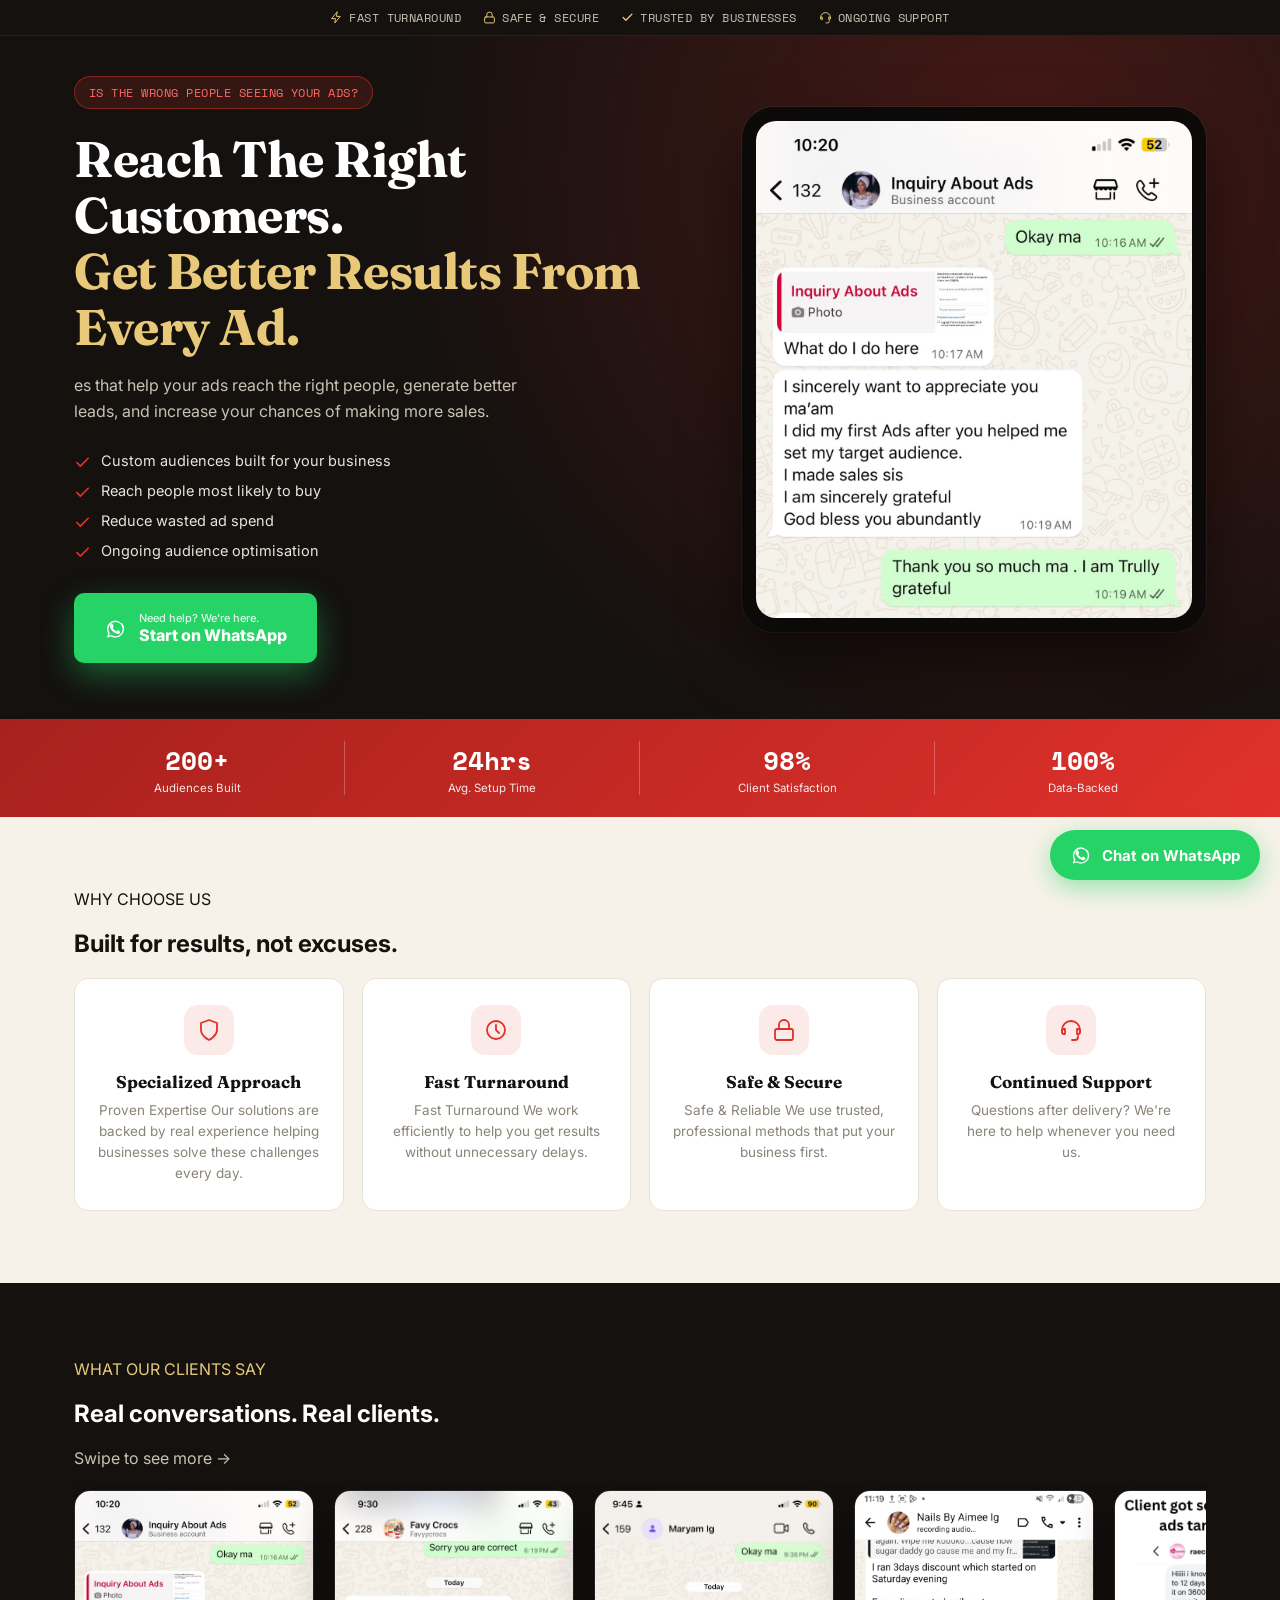
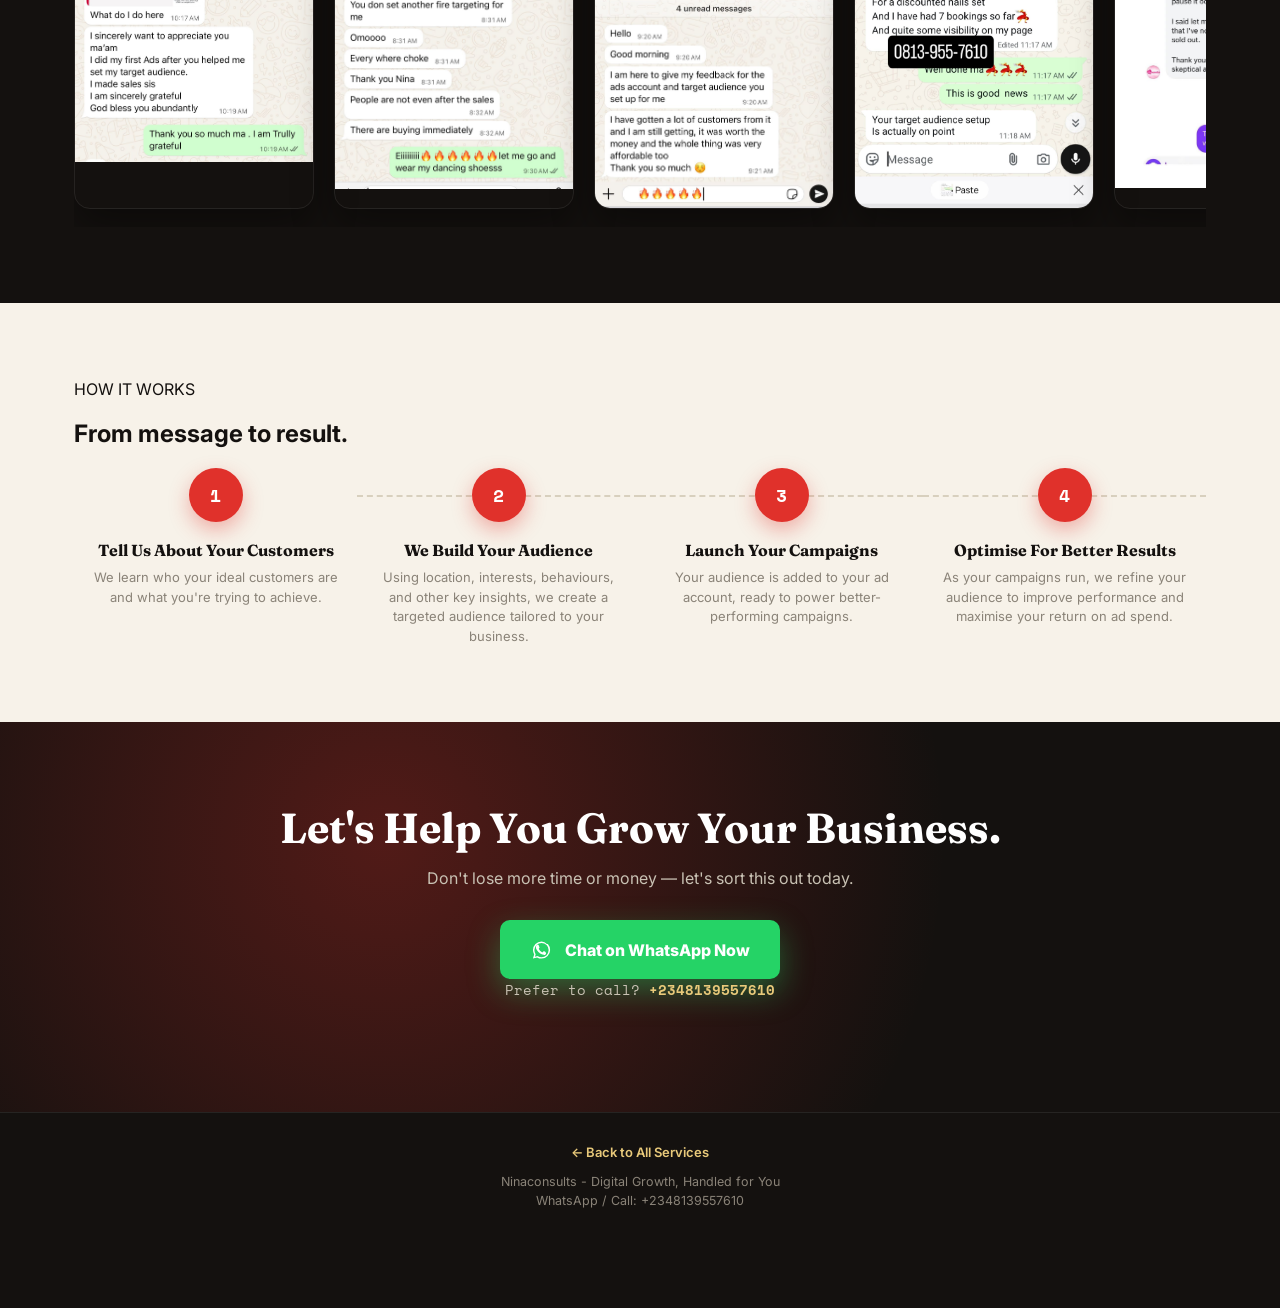
==== services/audience-targeting.html @ 224a7c54 "first commit" ====
<!DOCTYPE html>
<html lang="en">
<head>
<meta charset="UTF-8">
<meta name="viewport" content="width=device-width, initial-scale=1.0">
<title>Service — GrowthDesk</title>
<link rel="preconnect" href="https://fonts.googleapis.com">
<link href="https://fonts.googleapis.com/css2?family=Fraunces:opsz,wght@9..144,500;9..144,600;9..144,700&family=Inter:wght@400;500;600;700&family=Space+Mono:wght@400;700&display=swap" rel="stylesheet">
<link rel="stylesheet" href="../css/tokens.css">
<link rel="stylesheet" href="../css/service.css">
</head>
<body class="service-page">

<div class="svc-topbar">
  <div class="container svc-topbar__inner" id="svcTopbar"></div>
</div>

<!-- HERO -->
<section class="svc-hero">
  <div class="container svc-hero__grid">
    <div>
      <span class="svc-hero__badge" id="heroEyebrow"></span>
      <h1 id="heroHeadline"></h1>
      <p class="svc-hero__sub" id="heroSub"></p>
      <ul class="svc-hero__bullets" id="heroBullets"></ul>
      <a class="btn-wa-loud" id="heroWaBtn" target="_blank" rel="noopener"></a>
    </div>
    <div class="svc-hero__visual">
      <div class="svc-hero__ring"></div>
      <div class="svc-hero__phone">
        <img id="heroVisualImg" src="" alt="">
      </div>
    </div>
  </div>
</section>

<!-- STATS -->
<div class="svc-stats">
  <div class="container svc-stats__grid" id="statsGrid"></div>
</div>

<!-- TRANSFORMATION (shown only if a before/after image exists for this service) -->
<section class="transform-section" id="transformSection">
  <div class="container">
    <div class="section-head">
      <span class="section-head__eyebrow">SEE IT IN ACTION</span>
      <h2>Real results, not promises.</h2>
    </div>
    <div class="transform-grid" id="transformGrid"></div>
    <p class="transform-caption">Actual client results — shared with permission</p>
  </div>
</section>

<!-- WHY CHOOSE US -->
<section class="why-section">
  <div class="container">
    <div class="section-head">
      <span class="section-head__eyebrow">WHY CHOOSE US</span>
      <h2>Built for results, not excuses.</h2>
    </div>
    <div class="why-grid" id="whyGrid"></div>
  </div>
</section>

<!-- REVIEWS -->
<section class="reviews-section" id="reviewsSection">
  <div class="container">
    <div class="section-head">
      <span class="section-head__eyebrow">WHAT OUR CLIENTS SAY</span>
      <h2>Real conversations. Real clients.</h2>
      <p>Swipe to see more →</p>
    </div>
    <div class="reviews-strip" id="reviewsStrip"></div>
  </div>
</section>

<!-- HOW IT WORKS -->
<section class="how-section">
  <div class="container">
    <div class="section-head">
      <span class="section-head__eyebrow">HOW IT WORKS</span>
      <h2>From message to result.</h2>
    </div>
    <div class="how-grid" id="howGrid"></div>
  </div>
</section>

<!-- FINAL CTA -->
<section class="svc-final-cta">
  <div class="container">
    <h2 id="finalCtaHeadline"></h2>
    <p>Don't lose more time or money — let's sort this out today.</p>
    <a class="btn-wa-loud" id="finalCtaBtn" target="_blank" rel="noopener"></a>
    <p class="svc-final-cta__phone" id="finalCtaPhone"></p>
  </div>
</section>

<footer class="svc-footer">
  <div class="container">
    <a class="back-home" href="../index.html">← Back to All Services</a>
    <p id="footerBrand"></p>
    <p id="footerPhone2"></p>
  </div>
</footer>

<div id="stickyBarSlot"></div>
<div id="fabSlot"></div>

<script src="../js/data.js"></script>
<script src="../js/helpers.js"></script>
<script>window.SERVICE_SLUG = "audience-targeting";</script>
<script src="../js/service.js"></script>
</body>
</html>
---- css/tokens.css ----
/* ============================================================
   DESIGN TOKENS
   ============================================================ */
:root {
  /* Brand */
  --ink: #14110F;
  --cream: #F7F2E9;
  --cream-soft: #EFE8D8;
  --gold: #C9952C;
  --gold-soft: #E8C97A;
  --ash: #8A8378;
  --ash-light: #C9C2B4;

  /* Service-page energy colors */
  --alert: #E0312B;
  --alert-dark: #A8211D;
  --alert-glow: rgba(224, 49, 43, 0.35);
  --gold-deep: #8a6716;

  /* Utility */
  --signal: #25D366;
  --signal-dark: #1DA851;
  --white: #FFFFFF;

  /* Type */
  --font-display: 'Fraunces', Georgia, serif;
  --font-body: 'Inter', -apple-system, BlinkMacSystemFont, sans-serif;
  --font-mono: 'Space Mono', 'Courier New', monospace;

  /* Layout */
  --max-w: 1180px;
  --radius: 14px;
}

* { box-sizing: border-box; }
html { scroll-behavior: smooth; }

body {
  margin: 0;
  font-family: var(--font-body);
  -webkit-font-smoothing: antialiased;
  background: var(--cream);
  color: var(--ink);
}

img { max-width: 100%; display: block; }
a { text-decoration: none; color: inherit; }

.container {
  max-width: var(--max-w);
  margin: 0 auto;
  padding: 0 24px;
}

.visually-hidden {
  position: absolute;
  left: -9999px;
}

/* Focus visibility — accessibility floor */
a:focus-visible,
button:focus-visible {
  outline: 3px solid var(--gold);
  outline-offset: 2px;
}

@media (prefers-reduced-motion: reduce) {
  * {
    animation-duration: 0.01ms !important;
    animation-iteration-count: 1 !important;
    transition-duration: 0.01ms !important;
    scroll-behavior: auto !important;
  }
}

/* ============================================================
   WHATSAPP FLOATING / STICKY BUTTON (shared)
   ============================================================ */
.wa-fab {
  position: fixed;
  bottom: 20px;
  right: 20px;
  z-index: 60;
  display: flex;
  align-items: center;
  gap: 10px;
  background: var(--signal);
  color: var(--white);
  padding: 14px 20px;
  border-radius: 999px;
  font-weight: 700;
  font-size: 15px;
  box-shadow: 0 8px 24px rgba(37, 211, 102, 0.45);
  transition: transform 0.18s ease, box-shadow 0.18s ease;
}
.wa-fab:hover {
  transform: translateY(-2px);
  box-shadow: 0 12px 28px rgba(37, 211, 102, 0.55);
}
.wa-fab svg { width: 22px; height: 22px; flex-shrink: 0; }

@media (max-width: 640px) {
  .wa-fab span { display: none; }
  .wa-fab {
    padding: 14px;
    bottom: 16px;
    right: 16px;
  }
}
---- css/service.css ----
/* ============================================================
   SERVICE LANDING PAGE — loud, urgent, red/black/gold
   ============================================================ */

body.service-page {
  background: var(--ink);
}

/* --- Top utility bar --- */
.svc-topbar {
  background: var(--ink);
  color: var(--ash-light);
  font-family: var(--font-mono);
  font-size: 11.5px;
  letter-spacing: 0.04em;
  padding: 9px 0;
  border-bottom: 1px solid rgba(255, 255, 255, 0.08);
}
.svc-topbar__inner {
  display: flex;
  justify-content: center;
  gap: 22px;
  flex-wrap: wrap;
}
.svc-topbar__item {
  display: flex;
  align-items: center;
  gap: 6px;
}
.svc-topbar__item svg {
  width: 13px;
  height: 13px;
  color: var(--gold-soft);
}
@media (max-width: 640px) {
  .svc-topbar__inner {
    gap: 12px 16px;
  }
  .svc-topbar__item:nth-child(3),
  .svc-topbar__item:nth-child(4) {
    display: none;
  }
}

/* --- Hero --- */
.svc-hero {
  background:
    radial-gradient(
      circle at 80% 20%,
      rgba(224, 49, 43, 0.25),
      transparent 55%
    ),
    var(--ink);
  color: var(--white);
  padding: 40px 0 56px;
  position: relative;
  overflow: hidden;
}
.svc-hero__grid {
  display: grid;
  grid-template-columns: 1.15fr 0.85fr;
  gap: 40px;
  align-items: center;
}
@media (max-width: 880px) {
  .svc-hero__grid {
    grid-template-columns: 1fr;
  }
  .svc-hero__visual {
    order: -1;
    max-width: 280px;
    margin: 0 auto;
  }
}

.svc-hero__badge {
  display: inline-flex;
  align-items: center;
  gap: 8px;
  background: rgba(224, 49, 43, 0.16);
  border: 1px solid rgba(224, 49, 43, 0.5);
  color: #ff6b66;
  font-family: var(--font-mono);
  font-size: 12px;
  letter-spacing: 0.04em;
  text-transform: uppercase;
  padding: 7px 14px;
  border-radius: 999px;
  margin-bottom: 22px;
}
.svc-hero h1 {
  font-family: var(--font-display);
  font-size: clamp(30px, 5.2vw, 50px);
  font-weight: 700;
  line-height: 1.12;
  margin: 0 0 18px;
  letter-spacing: -0.01em;
}
.svc-hero h1 .accent {
  color: var(--gold-soft);
  display: block;
}
.svc-hero__sub {
  font-size: 16px;
  line-height: 1.6;
  color: var(--ash-light);
  max-width: 480px;
  margin: 0 0 28px;
}
.svc-hero__bullets {
  list-style: none;
  padding: 0;
  margin: 0 0 32px;
  display: flex;
  flex-direction: column;
  gap: 11px;
}
.svc-hero__bullets li {
  display: flex;
  align-items: flex-start;
  gap: 10px;
  font-size: 14.5px;
  color: #e8e4dc;
}
.svc-hero__bullets svg {
  width: 17px;
  height: 17px;
  color: var(--alert);
  flex-shrink: 0;
  margin-top: 2px;
}

.btn-wa-loud {
  display: inline-flex;
  align-items: center;
  gap: 12px;
  background: var(--signal);
  color: var(--white);
  padding: 18px 30px;
  border-radius: 10px;
  font-weight: 800;
  font-size: 16px;
  box-shadow: 0 12px 32px rgba(37, 211, 102, 0.4);
  animation: pulse-glow 2.4s ease-in-out infinite;
}
.btn-wa-loud svg {
  width: 23px;
  height: 23px;
}
.btn-wa-loud .sub {
  display: block;
  font-size: 11px;
  font-weight: 500;
  opacity: 0.85;
  font-family: var(--font-body);
}
@keyframes pulse-glow {
  0%,
  100% {
    box-shadow: 0 12px 32px rgba(37, 211, 102, 0.4);
  }
  50% {
    box-shadow: 0 12px 40px rgba(37, 211, 102, 0.65);
  }
}
@media (prefers-reduced-motion: reduce) {
  .btn-wa-loud {
    animation: none;
  }
}

.svc-hero__visual {
  position: relative;
}
.svc-hero__phone {
  background: #0c0a08;
  border-radius: 32px;
  padding: 14px;
  box-shadow:
    0 30px 60px rgba(0, 0, 0, 0.5),
    0 0 0 1px rgba(255, 255, 255, 0.06);
  position: relative;
}
.svc-hero__phone img {
  border-radius: 20px;
  width: 100%;
}
.svc-hero__ring {
  position: absolute;
  width: 220px;
  height: 220px;
  border: 1px solid rgba(232, 201, 122, 0.3);
  border-radius: 50%;
  top: -30px;
  right: -40px;
  z-index: -1;
}

/* --- Red stats bar --- */
.svc-stats {
  background: linear-gradient(135deg, var(--alert-dark), var(--alert));
}
.svc-stats__grid {
  display: grid;
  grid-template-columns: repeat(4, 1fr);
  padding: 22px 0;
}
.svc-stats__item {
  text-align: center;
  color: var(--white);
  border-right: 1px solid rgba(255, 255, 255, 0.25);
}
.svc-stats__item:last-child {
  border-right: none;
}
.svc-stats__value {
  font-family: var(--font-mono);
  font-weight: 700;
  font-size: clamp(18px, 2.6vw, 26px);
}
.svc-stats__label {
  font-size: 11.5px;
  opacity: 0.9;
  margin-top: 2px;
}
@media (max-width: 700px) {
  .svc-stats__grid {
    grid-template-columns: repeat(2, 1fr);
    row-gap: 16px;
  }
  .svc-stats__item:nth-child(2) {
    border-right: none;
  }
}

/* --- Transformation / before-after section (signature element) --- */
.transform-section {
  background: var(--white);
  padding: 72px 0;
}
.transform-section .section-head h2 {
  color: var(--ink);
}
.transform-card {
  border-radius: var(--radius);
  overflow: hidden;
  box-shadow: 0 20px 50px rgba(0, 0, 0, 0.12);
  border: 1px solid #e7e2d8;
  background: var(--white);
}
.transform-card img {
  width: 100%;
  display: block;
  max-height: 480px;
  object-fit: contain;
  background: var(--cream-soft);
}

.transform-grid {
  display: grid;
  grid-template-columns: repeat(3, 1fr);
  gap: 18px;
  max-width: 980px;
  margin: 0 auto;
}
.transform-grid--single {
  grid-template-columns: minmax(0, 560px);
  justify-content: center;
}
.transform-grid--single .transform-card img {
  max-height: 600px;
}
@media (max-width: 880px) {
  .transform-grid {
    grid-template-columns: repeat(2, 1fr);
  }
}
@media (max-width: 560px) {
  .transform-grid {
    grid-template-columns: 1fr;
  }
  .transform-card img {
    max-height: 420px;
  }
}

.transform-caption {
  text-align: center;
  font-family: var(--font-mono);
  font-size: 12.5px;
  color: var(--ash);
  margin-top: 16px;
  letter-spacing: 0.03em;
}

/* --- Why choose us --- */
.why-section {
  background: var(--cream);
  padding: 72px 0;
}
.why-section .section-head h2 {
  color: var(--ink);
}
.why-grid {
  display: grid;
  grid-template-columns: repeat(4, 1fr);
  gap: 18px;
}
@media (max-width: 880px) {
  .why-grid {
    grid-template-columns: repeat(2, 1fr);
  }
}
@media (max-width: 520px) {
  .why-grid {
    grid-template-columns: 1fr;
  }
}
.why-card {
  background: var(--white);
  border: 1px solid #e7e2d8;
  border-radius: var(--radius);
  padding: 26px 22px;
  text-align: center;
}
.why-card__icon {
  width: 50px;
  height: 50px;
  border-radius: 14px;
  background: rgba(224, 49, 43, 0.1);
  color: var(--alert);
  display: flex;
  align-items: center;
  justify-content: center;
  margin: 0 auto 16px;
}
.why-card__icon svg {
  width: 24px;
  height: 24px;
}
.why-card h3 {
  font-family: var(--font-display);
  font-size: 17px;
  margin: 0 0 8px;
}
.why-card p {
  font-size: 13.5px;
  color: var(--ash);
  line-height: 1.55;
  margin: 0;
}

/* --- Reviews --- */
.reviews-section {
  background: var(--ink);
  padding: 76px 0;
}
.reviews-section .section-head h2 {
  color: var(--white);
}
.reviews-section .section-head__eyebrow {
  color: var(--gold-soft);
}
.reviews-section .section-head p {
  color: var(--ash-light);
}

.reviews-strip {
  display: flex;
  gap: 20px;
  overflow-x: auto;
  padding: 6px 6px 18px;
  scroll-snap-type: x mandatory;
  -webkit-overflow-scrolling: touch;
}
.reviews-strip::-webkit-scrollbar {
  height: 6px;
}
.reviews-strip::-webkit-scrollbar-thumb {
  background: var(--ash);
  border-radius: 6px;
}

.review-shot {
  scroll-snap-align: start;
  flex-shrink: 0;
  width: 240px;
  border-radius: 16px;
  overflow: hidden;
  box-shadow: 0 18px 40px rgba(0, 0, 0, 0.4);
  border: 1px solid rgba(255, 255, 255, 0.08);
}
.review-shot img {
  width: 100%;
  display: block;
}

/* --- How it works --- */
.how-section {
  background: var(--cream);
  padding: 76px 0;
}
.how-section .section-head h2 {
  color: var(--ink);
}
.how-grid {
  display: grid;
  grid-template-columns: repeat(4, 1fr);
  gap: 0;
  position: relative;
}
@media (max-width: 880px) {
  .how-grid {
    grid-template-columns: 1fr;
    gap: 28px;
  }
}
.how-step {
  text-align: center;
  padding: 0 16px;
  position: relative;
}
.how-step__num {
  width: 54px;
  height: 54px;
  border-radius: 50%;
  background: var(--alert);
  color: var(--white);
  display: flex;
  align-items: center;
  justify-content: center;
  font-family: var(--font-mono);
  font-weight: 700;
  font-size: 18px;
  margin: 0 auto 18px;
  box-shadow: 0 8px 20px var(--alert-glow);
}
.how-step h3 {
  font-family: var(--font-display);
  font-size: 16px;
  margin: 0 0 8px;
}
.how-step p {
  font-size: 13px;
  color: var(--ash);
  line-height: 1.5;
  margin: 0;
}
.how-step:not(:last-child)::after {
  content: "";
  position: absolute;
  top: 27px;
  left: 100%;
  width: 100%;
  border-top: 2px dashed #d8d0be;
  z-index: 0;
}
@media (max-width: 880px) {
  .how-step:not(:last-child)::after {
    display: none;
  }
}

/* --- Final urgent CTA --- */
.svc-final-cta {
  background:
    radial-gradient(circle at 30% 30%, rgba(224, 49, 43, 0.3), transparent 60%),
    var(--ink);
  color: var(--white);
  padding: 80px 0;
  text-align: center;
}
.svc-final-cta h2 {
  font-family: var(--font-display);
  font-size: clamp(26px, 5vw, 42px);
  font-weight: 700;
  margin: 0 0 14px;
}
.svc-final-cta h2 .accent {
  color: var(--gold-soft);
}
.svc-final-cta p {
  color: var(--ash-light);
  margin: 0 0 32px;
}
.svc-final-cta__phone {
  margin-top: 28px;
  font-family: var(--font-mono);
  font-size: 14px;
  color: var(--ash-light);
}
.svc-final-cta__phone a {
  color: var(--gold-soft);
  font-weight: 700;
}

/* --- Service footer --- */
.svc-footer {
  background: var(--ink);
  border-top: 1px solid rgba(255, 255, 255, 0.08);
  padding: 28px 0 100px;
  text-align: center;
}
.svc-footer p {
  font-size: 12.5px;
  color: var(--ash);
  margin: 4px 0 0;
}
.svc-footer a.back-home {
  display: inline-flex;
  align-items: center;
  gap: 6px;
  color: var(--gold-soft);
  font-size: 13px;
  font-weight: 600;
  margin-bottom: 10px;
}

/* --- Sticky mobile WhatsApp bar (service pages only) --- */
.svc-sticky-bar {
  display: none;
}
@media (max-width: 760px) {
  .svc-sticky-bar {
    display: flex;
    position: fixed;
    bottom: 0;
    left: 0;
    right: 0;
    z-index: 70;
    background: var(--signal);
    padding: 14px 20px;
    align-items: center;
    justify-content: center;
    gap: 10px;
    font-weight: 800;
    font-size: 15px;
    color: var(--white);
    box-shadow: 0 -8px 24px rgba(0, 0, 0, 0.25);
  }
  .svc-sticky-bar svg {
    width: 21px;
    height: 21px;
  }
  /* Hide the floating round FAB on mobile service pages since the bar replaces it */
  .wa-fab {
    display: none;
  }
  .svc-footer {
    padding-bottom: 90px;
  }
}
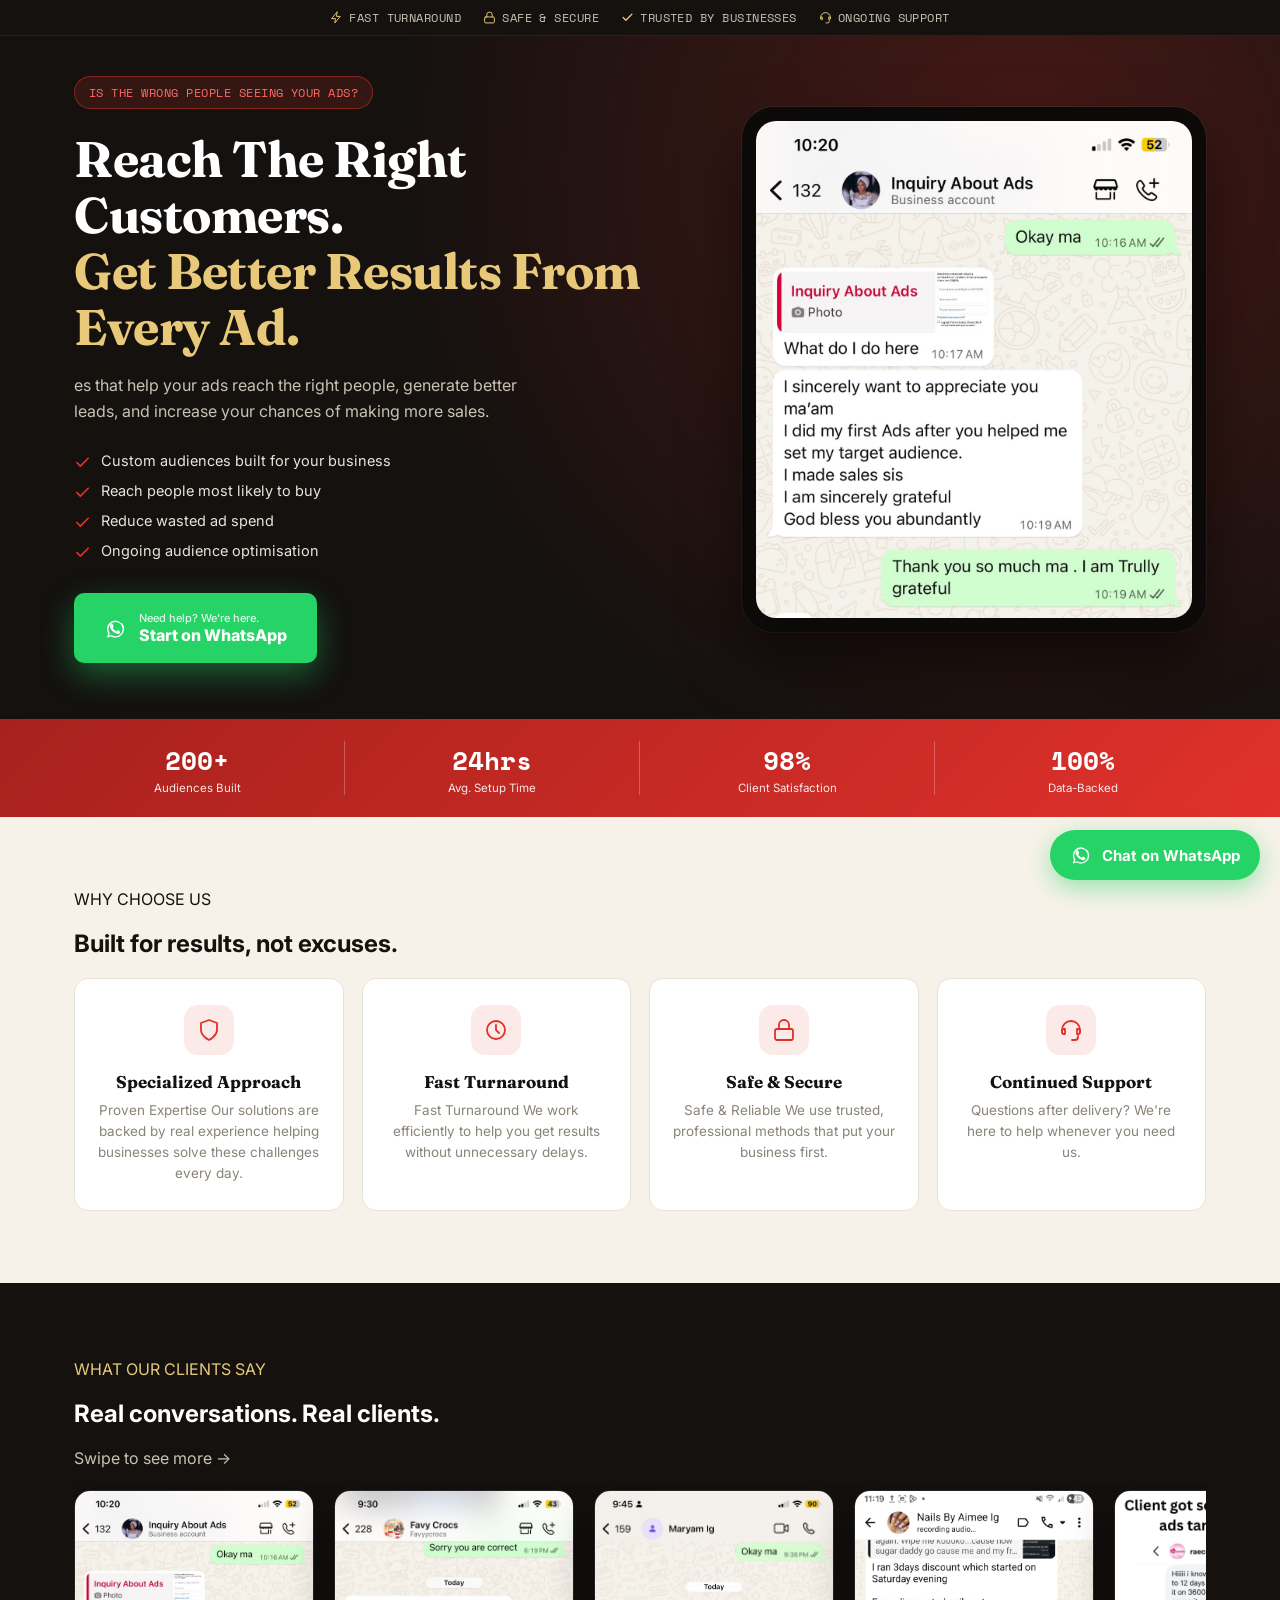
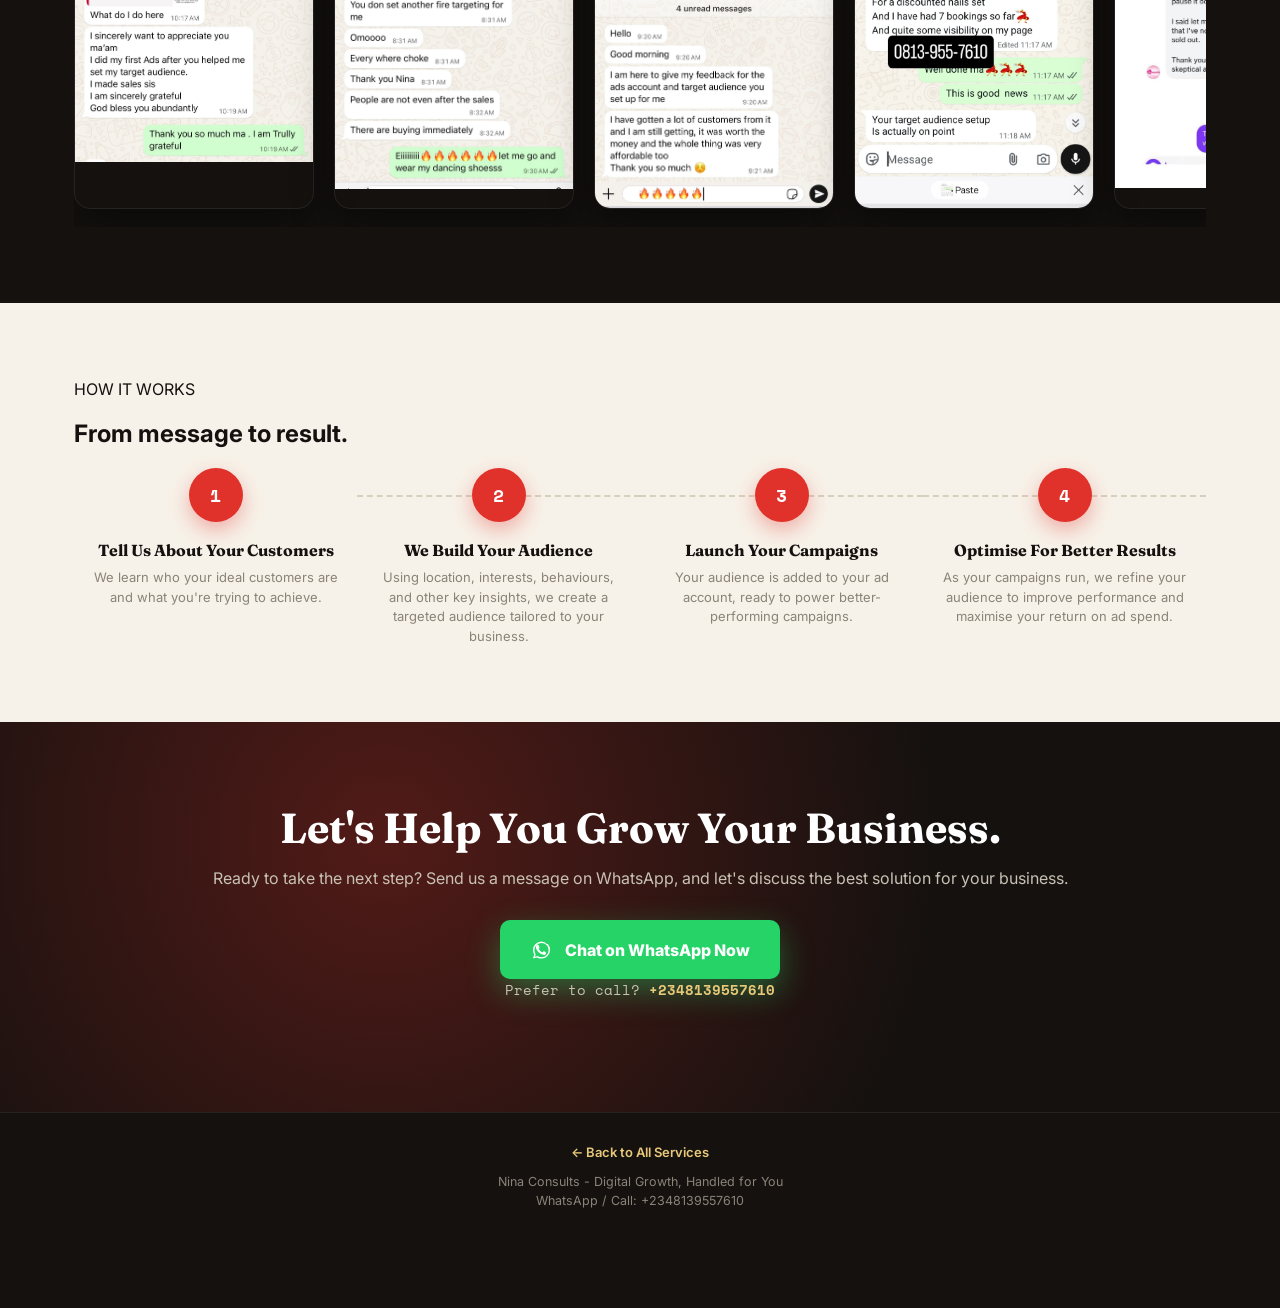
==== commit 1216dc57: "text change" ====
--- a/services/audience-targeting.html
+++ b/services/audience-targeting.html
@@ -3,7 +3,11 @@
 <head>
 <meta charset="UTF-8">
 <meta name="viewport" content="width=device-width, initial-scale=1.0">
-<title>Service — GrowthDesk</title>
+<title>Service - Nina Consults</title>
+<link rel="apple-touch-icon" sizes="180x180" href="/apple-touch-icon.png">
+<link rel="icon" type="image/png" sizes="32x32" href="/favicon-32x32.png">
+<link rel="icon" type="image/png" sizes="16x16" href="/favicon-16x16.png">
+<link rel="manifest" href="/site.webmanifest">
 <link rel="preconnect" href="https://fonts.googleapis.com">
 <link href="https://fonts.googleapis.com/css2?family=Fraunces:opsz,wght@9..144,500;9..144,600;9..144,700&family=Inter:wght@400;500;600;700&family=Space+Mono:wght@400;700&display=swap" rel="stylesheet">
 <link rel="stylesheet" href="../css/tokens.css">
@@ -47,7 +51,7 @@
       <h2>Real results, not promises.</h2>
     </div>
     <div class="transform-grid" id="transformGrid"></div>
-    <p class="transform-caption">Actual client results — shared with permission</p>
+    <p class="transform-caption">Actual client results - shared with permission</p>
   </div>
 </section>
 
@@ -89,7 +93,7 @@
 <section class="svc-final-cta">
   <div class="container">
     <h2 id="finalCtaHeadline"></h2>
-    <p>Don't lose more time or money — let's sort this out today.</p>
+    <p>Ready to take the next step? Send us a message on WhatsApp, and let's discuss the best solution for your business.</p>
     <a class="btn-wa-loud" id="finalCtaBtn" target="_blank" rel="noopener"></a>
     <p class="svc-final-cta__phone" id="finalCtaPhone"></p>
   </div>
--- a/css/tokens.css
+++ b/css/tokens.css
@@ -3,37 +3,41 @@
    ============================================================ */
 :root {
   /* Brand */
-  --ink: #14110F;
-  --cream: #F7F2E9;
-  --cream-soft: #EFE8D8;
-  --gold: #C9952C;
-  --gold-soft: #E8C97A;
-  --ash: #8A8378;
-  --ash-light: #C9C2B4;
+  --ink: #14110f;
+  --cream: #f7f2e9;
+  --cream-soft: #efe8d8;
+  --gold: #c9952c;
+  --gold-soft: #e8c97a;
+  --ash: #8a8378;
+  --ash-light: #c9c2b4;
 
   /* Service-page energy colors */
-  --alert: #E0312B;
-  --alert-dark: #A8211D;
+  --alert: #e0312b;
+  --alert-dark: #a8211d;
   --alert-glow: rgba(224, 49, 43, 0.35);
   --gold-deep: #8a6716;
 
   /* Utility */
-  --signal: #25D366;
-  --signal-dark: #1DA851;
-  --white: #FFFFFF;
+  --signal: #25d366;
+  --signal-dark: #1da851;
+  --white: #ffffff;
 
   /* Type */
-  --font-display: 'Fraunces', Georgia, serif;
-  --font-body: 'Inter', -apple-system, BlinkMacSystemFont, sans-serif;
-  --font-mono: 'Space Mono', 'Courier New', monospace;
+  --font-display: "Fraunces", Georgia, serif;
+  --font-body: "Inter", -apple-system, BlinkMacSystemFont, sans-serif;
+  --font-mono: "Space Mono", "Courier New", monospace;
 
   /* Layout */
   --max-w: 1180px;
   --radius: 14px;
 }
 
-* { box-sizing: border-box; }
-html { scroll-behavior: smooth; }
+* {
+  box-sizing: border-box;
+}
+html {
+  scroll-behavior: smooth;
+}
 
 body {
   margin: 0;
@@ -43,8 +47,14 @@
   color: var(--ink);
 }
 
-img { max-width: 100%; display: block; }
-a { text-decoration: none; color: inherit; }
+img {
+  max-width: 100%;
+  display: block;
+}
+a {
+  text-decoration: none;
+  color: inherit;
+}
 
 .container {
   max-width: var(--max-w);
@@ -57,7 +67,7 @@
   left: -9999px;
 }
 
-/* Focus visibility — accessibility floor */
+/* Focus visibility - accessibility floor */
 a:focus-visible,
 button:focus-visible {
   outline: 3px solid var(--gold);
@@ -91,16 +101,24 @@
   font-weight: 700;
   font-size: 15px;
   box-shadow: 0 8px 24px rgba(37, 211, 102, 0.45);
-  transition: transform 0.18s ease, box-shadow 0.18s ease;
+  transition:
+    transform 0.18s ease,
+    box-shadow 0.18s ease;
 }
 .wa-fab:hover {
   transform: translateY(-2px);
   box-shadow: 0 12px 28px rgba(37, 211, 102, 0.55);
 }
-.wa-fab svg { width: 22px; height: 22px; flex-shrink: 0; }
+.wa-fab svg {
+  width: 22px;
+  height: 22px;
+  flex-shrink: 0;
+}
 
 @media (max-width: 640px) {
-  .wa-fab span { display: none; }
+  .wa-fab span {
+    display: none;
+  }
   .wa-fab {
     padding: 14px;
     bottom: 16px;
--- a/css/service.css
+++ b/css/service.css
@@ -1,6 +1,4 @@
-/* ============================================================
-   SERVICE LANDING PAGE — loud, urgent, red/black/gold
-   ============================================================ */
+
 
 body.service-page {
   background: var(--ink);
@@ -63,14 +61,8 @@
   align-items: center;
 }
 @media (max-width: 880px) {
-  .svc-hero__grid {
-    grid-template-columns: 1fr;
-  }
-  .svc-hero__visual {
-    order: -1;
-    max-width: 280px;
-    margin: 0 auto;
-  }
+  .svc-hero__grid { grid-template-columns: 1fr; }
+  .svc-hero__visual { max-width: 280px; margin: 32px auto 0; }
 }
 
 .svc-hero__badge {
